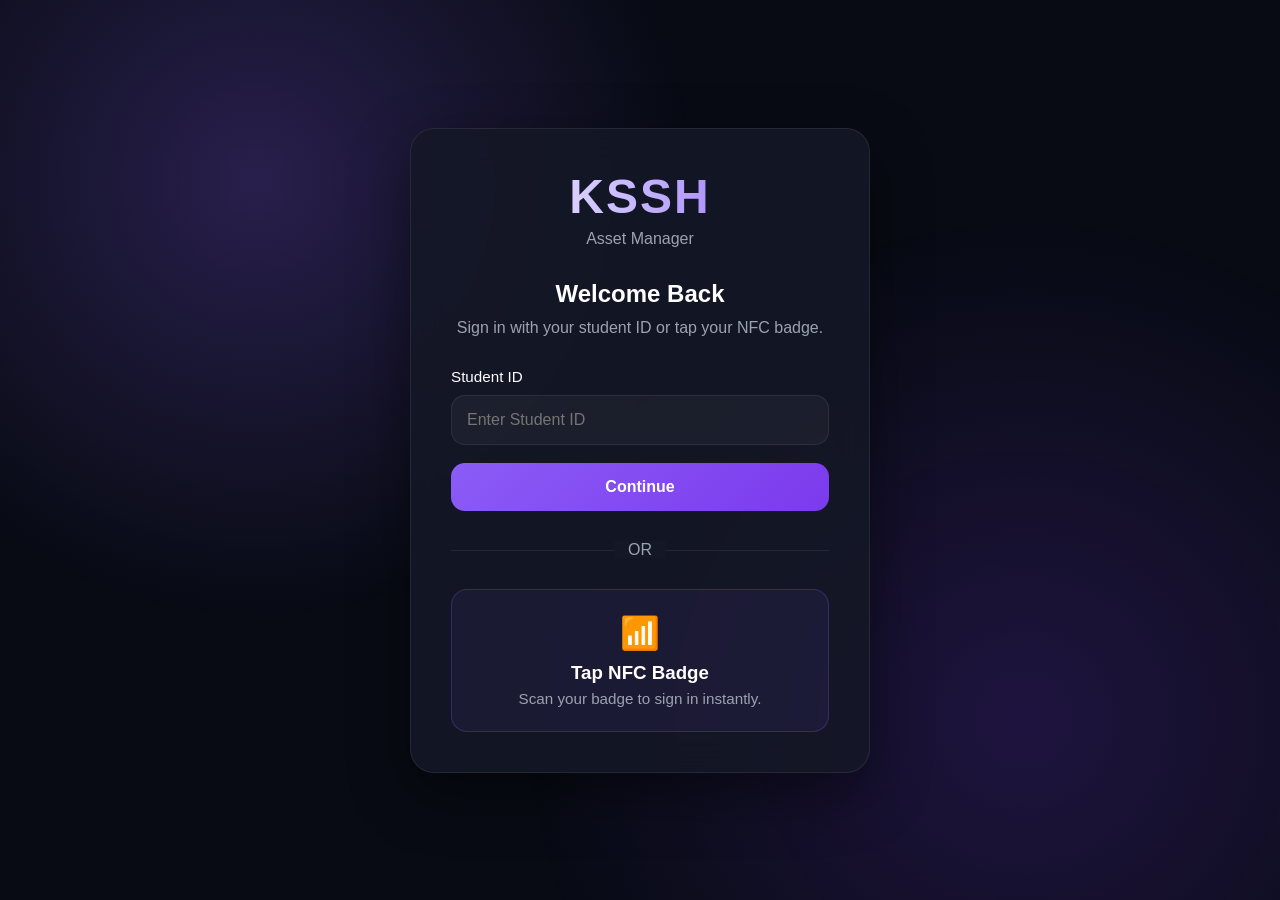
==== index.html @ 598e8cb0 "Add initial implementation of asset tracking system with equipment, students, and transactions" ====
<!DOCTYPE html>
<html lang="en">
<head>
    <meta charset="UTF-8">
    <meta name="viewport" content="width=device-width, initial-scale=1.0">
    <title>KSSH Asset Manager</title>

    <link rel="stylesheet" href="style.css">
</head>
<body>

<div class="background-glow"></div>

<div class="login-container">
    <div class="login-card">

        <div class="logo-section">
            <h1>KSSH</h1>
            <p>Asset Manager</p>
        </div>

        <h2>Welcome Back</h2>
        <p class="subtitle">
            Sign in with your student ID or tap your NFC badge.
        </p>

        <form id="loginForm">
            <label for="studentId">Student ID</label>

            <input
                type="text"
                id="studentId"
                placeholder="Enter Student ID"
                autocomplete="off"
                required
            >

            <button type="submit">
                Continue
            </button>
        </form>

        <div class="divider">
            <span>OR</span>
        </div>

        <div class="nfc-card">
            <div class="nfc-icon">📶</div>
            <h3>Tap NFC Badge</h3>
            <p>Scan your badge to sign in instantly.</p>
        </div>

    </div>
</div>

<script>
document.getElementById("loginForm").addEventListener("submit", (e) => {
    e.preventDefault();

    const studentId = document.getElementById("studentId").value.trim();

    if (!studentId) {
        alert("Please enter your Student ID.");
        return;
    }

    localStorage.setItem("studentId", studentId);

    // Future page
    window.location.href = "checkout.html";
});
</script>

</body>
</html>
---- style.css ----
:root {
    --bg: #080b14;
    --card: rgba(20, 24, 38, 0.85);
    --border: rgba(255,255,255,0.08);

    --primary: #8b5cf6;
    --primary-hover: #7c3aed;

    --text: #ffffff;
    --text-muted: #9ca3af;

    --shadow: 0 20px 60px rgba(0,0,0,0.45);
}

* {
    margin: 0;
    padding: 0;
    box-sizing: border-box;
}

body {
    font-family: Inter, Segoe UI, Arial, sans-serif;
    background: var(--bg);
    color: var(--text);
    min-height: 100vh;
    overflow: hidden;
}

.background-glow {
    position: fixed;
    inset: 0;
    background:
        radial-gradient(circle at 20% 20%, rgba(139,92,246,.25), transparent 35%),
        radial-gradient(circle at 80% 80%, rgba(124,58,237,.20), transparent 40%);
    z-index: -1;
}

.login-container {
    min-height: 100vh;
    display: flex;
    justify-content: center;
    align-items: center;
    padding: 24px;
}

.login-card {
    width: 100%;
    max-width: 460px;

    background: var(--card);
    backdrop-filter: blur(18px);

    border: 1px solid var(--border);
    border-radius: 24px;

    padding: 40px;

    box-shadow: var(--shadow);
}

.logo-section {
    text-align: center;
    margin-bottom: 32px;
}

.logo-section h1 {
    font-size: 3rem;
    font-weight: 800;
    letter-spacing: 2px;

    background: linear-gradient(
        90deg,
        #ffffff,
        #c4b5fd,
        #8b5cf6
    );

    -webkit-background-clip: text;
    -webkit-text-fill-color: transparent;
}

.logo-section p {
    color: var(--text-muted);
    margin-top: 6px;
}

h2 {
    text-align: center;
    margin-bottom: 8px;
}

.subtitle {
    text-align: center;
    color: var(--text-muted);
    margin-bottom: 28px;
    line-height: 1.5;
}

label {
    display: block;
    margin-bottom: 10px;
    font-size: 0.95rem;
}

input {
    width: 100%;
    padding: 15px;

    background: rgba(255,255,255,0.04);

    border: 1px solid rgba(255,255,255,0.08);
    border-radius: 14px;

    color: white;
    font-size: 1rem;

    transition: 0.25s;
}

input:focus {
    outline: none;
    border-color: var(--primary);

    box-shadow:
        0 0 0 4px rgba(139,92,246,.15);
}

button {
    width: 100%;
    margin-top: 18px;

    padding: 15px;

    border: none;
    border-radius: 14px;

    background: linear-gradient(
        135deg,
        var(--primary),
        var(--primary-hover)
    );

    color: white;
    font-size: 1rem;
    font-weight: 600;

    cursor: pointer;
    transition: 0.25s;
}

button:hover {
    transform: translateY(-2px);
}

.divider {
    position: relative;
    text-align: center;
    margin: 30px 0;
}

.divider::before {
    content: "";
    position: absolute;
    left: 0;
    top: 50%;
    width: 100%;
    height: 1px;

    background: rgba(255,255,255,.08);
}

.divider span {
    background: rgba(20,24,38,1);
    padding: 0 14px;
    position: relative;
    color: var(--text-muted);
}

.nfc-card {
    text-align: center;

    border: 1px solid rgba(139,92,246,.25);

    background: rgba(139,92,246,.08);

    border-radius: 16px;

    padding: 24px;
}

.nfc-icon {
    font-size: 2rem;
    margin-bottom: 10px;
}

.nfc-card h3 {
    margin-bottom: 6px;
}

.nfc-card p {
    color: var(--text-muted);
    font-size: 0.95rem;
}

@media (max-width: 500px) {
    .login-card {
        padding: 28px;
    }

    .logo-section h1 {
        font-size: 2.4rem;
    }
}

.dashboard {
    max-width: 1400px;
    margin: auto;
    padding: 40px;
}

.topbar {
    display: flex;
    justify-content: space-between;
    align-items: center;
    margin-bottom: 30px;
}

.topbar p {
    color: var(--text-muted);
}

.student-badge {
    background: rgba(255,255,255,.05);
    border: 1px solid rgba(255,255,255,.08);
    padding: 14px 20px;
    border-radius: 14px;
}

.student-badge span {
    display: block;
    color: var(--text-muted);
    font-size: .85rem;
}

.checkout-grid {
    display: grid;
    grid-template-columns: 350px 1fr;
    gap: 24px;
}

.scan-panel,
.equipment-panel {
    background: var(--card);
    border: 1px solid var(--border);
    border-radius: 24px;
    padding: 24px;
    backdrop-filter: blur(18px);
}

.scan-box {
    margin: 20px 0;
    text-align: center;
    padding: 50px 20px;
    border-radius: 20px;
    border: 2px dashed rgba(139,92,246,.4);
}

.scan-icon {
    font-size: 4rem;
    margin-bottom: 15px;
}

#fakeScanBtn {
    width: 100%;
}

.panel-header {
    display: flex;
    justify-content: space-between;
    align-items: center;
    margin-bottom: 20px;
}

.equipment-list {
    display: flex;
    flex-direction: column;
    gap: 12px;
    min-height: 300px;
}

.equipment-card {
    display: flex;
    justify-content: space-between;
    align-items: center;

    background: rgba(255,255,255,.04);
    border: 1px solid rgba(255,255,255,.08);

    padding: 16px;
    border-radius: 14px;
}

.equipment-card button {
    width: auto;
    padding: 8px 14px;
    margin: 0;
}

.checkout-btn {
    margin-top: 20px;
}

@media(max-width:900px) {
    .checkout-grid {
        grid-template-columns: 1fr;
    }

    .topbar {
        flex-direction: column;
        gap: 20px;
        align-items: flex-start;
    }
}

.stats-grid {
    display: grid;
    grid-template-columns: repeat(4, 1fr);
    gap: 20px;
    margin-bottom: 24px;
}

.stat-card {
    background: var(--card);
    border: 1px solid var(--border);
    border-radius: 20px;
    padding: 24px;
    text-align: center;
    backdrop-filter: blur(18px);
}

.stat-card h2 {
    font-size: 2.5rem;
    margin-bottom: 8px;
}

.stat-card p {
    color: var(--text-muted);
}

.admin-grid {
    display: grid;
    grid-template-columns: 1.5fr 1fr;
    gap: 24px;
}

.admin-panel {
    background: var(--card);
    border: 1px solid var(--border);
    border-radius: 24px;
    padding: 24px;
    backdrop-filter: blur(18px);
}

.search-box {
    width: 100%;
    margin-bottom: 20px;
}

.status {
    padding: 8px 12px;
    border-radius: 999px;
    font-size: .85rem;
    font-weight: 600;
}

.available {
    background: rgba(34,197,94,.15);
    color: #22c55e;
}

.checkedout {
    background: rgba(245,158,11,.15);
    color: #f59e0b;
}

.overdue {
    background: rgba(239,68,68,.15);
    color: #ef4444;
}

.activity-feed {
    display: flex;
    flex-direction: column;
    gap: 12px;
}

.activity-item {
    background: rgba(255,255,255,.04);
    border: 1px solid rgba(255,255,255,.08);
    padding: 16px;
    border-radius: 14px;
}

.activity-item small {
    display: block;
    color: var(--text-muted);
    margin-top: 6px;
}

@media(max-width:1100px) {
    .stats-grid {
        grid-template-columns: repeat(2, 1fr);
    }

    .admin-grid {
        grid-template-columns: 1fr;
    }
}

@media(max-width:600px) {
    .stats-grid {
        grid-template-columns: 1fr;
    }
}
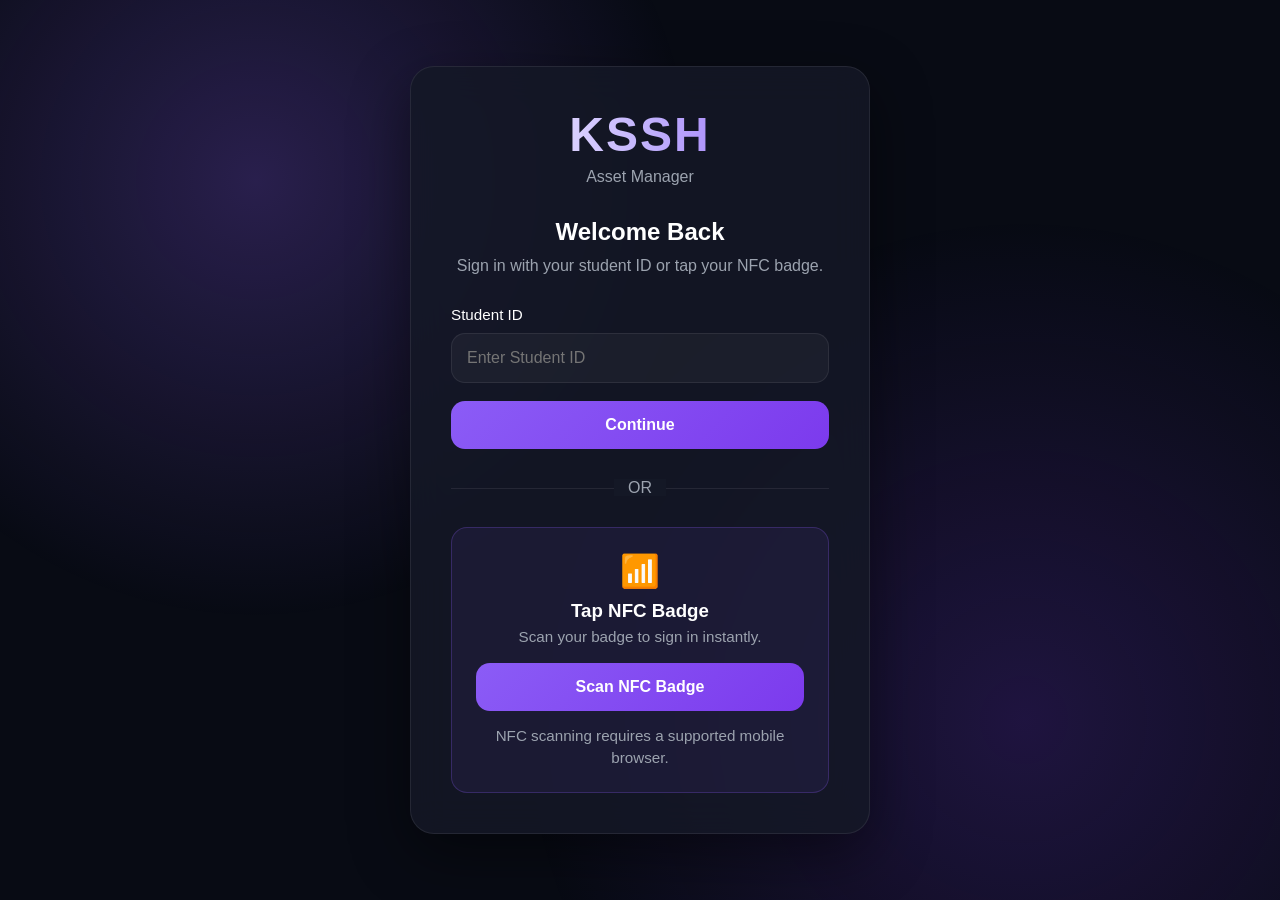
==== commit 6d97b01a: "Implement NFC scanning for student login and equipment checkout; update student data and UI elements" ====
--- a/index.html
+++ b/index.html
@@ -48,28 +48,18 @@
             <div class="nfc-icon">📶</div>
             <h3>Tap NFC Badge</h3>
             <p>Scan your badge to sign in instantly.</p>
+            <button type="button" id="scanNfcBtn">
+                Scan NFC Badge
+            </button>
+            <p id="nfcStatus" class="status-text">
+                Use a badge or enter your ID manually.
+            </p>
         </div>
 
     </div>
 </div>
 
-<script>
-document.getElementById("loginForm").addEventListener("submit", (e) => {
-    e.preventDefault();
-
-    const studentId = document.getElementById("studentId").value.trim();
-
-    if (!studentId) {
-        alert("Please enter your Student ID.");
-        return;
-    }
-
-    localStorage.setItem("studentId", studentId);
-
-    // Future page
-    window.location.href = "checkout.html";
-});
-</script>
+<script src="login.js"></script>
 
 </body>
 </html>
--- a/style.css
+++ b/style.css
@@ -202,6 +202,13 @@
     font-size: 0.95rem;
 }
 
+.status-text {
+    margin-top: 14px;
+    color: var(--text-muted);
+    font-size: 0.92rem;
+    line-height: 1.4;
+}
+
 @media (max-width: 500px) {
     .login-card {
         padding: 28px;
@@ -274,6 +281,10 @@
     width: 100%;
 }
 
+#scanNfcBtn {
+    width: 100%;
+}
+
 .panel-header {
     display: flex;
     justify-content: space-between;
